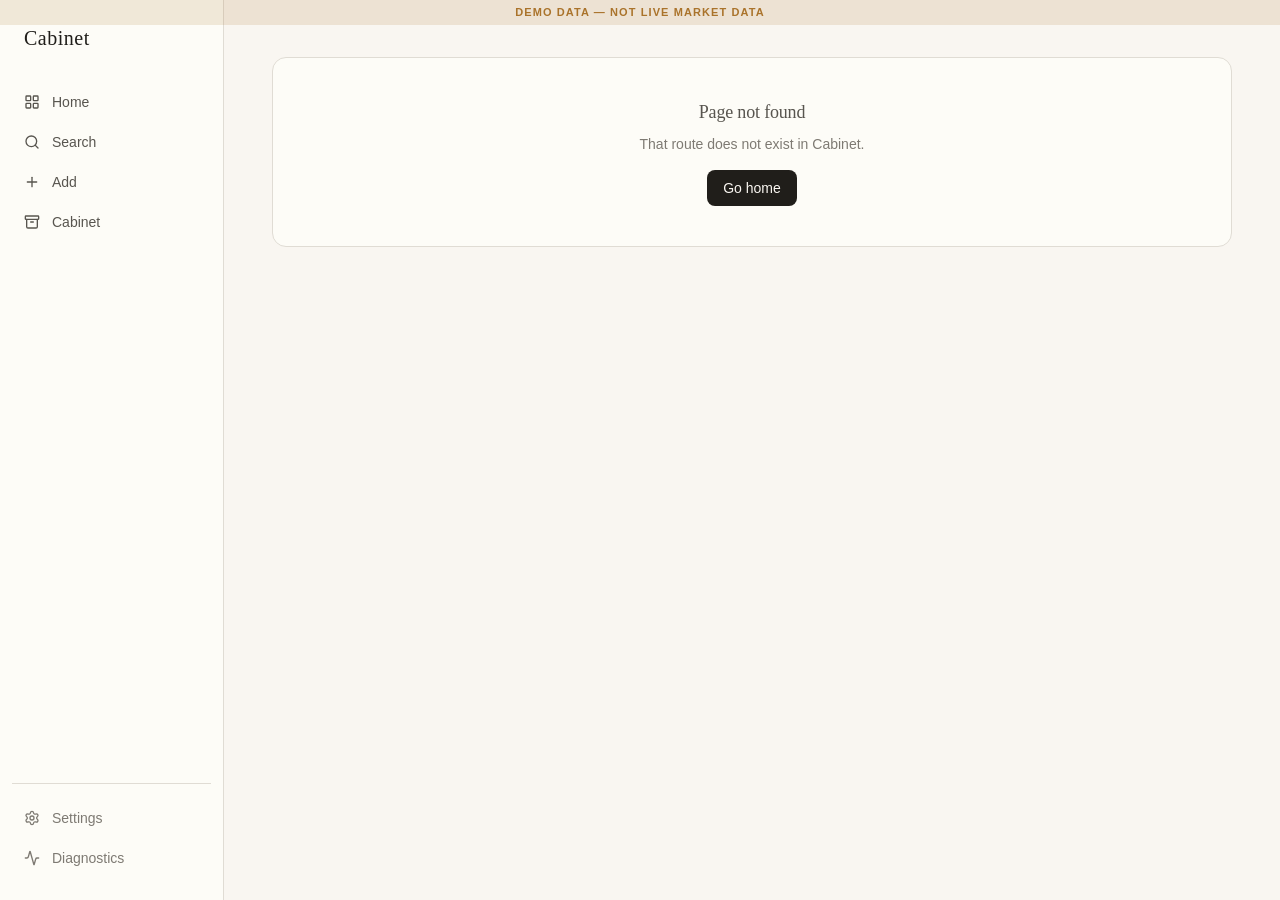
==== index.html @ 53ab95eb "Deploy Cabinet (demo mode build)" ====
<!doctype html>
<html lang="en">
  <head>
    <meta charset="UTF-8" />
    <link rel="icon" type="image/svg+xml" href="/favicon.svg" />
    <meta
      name="viewport"
      content="width=device-width, initial-scale=1.0, viewport-fit=cover, maximum-scale=1.0, user-scalable=no"
    />
    <meta name="description" content="Cabinet — private numismatic collection intelligence" />
    <meta name="color-scheme" content="light dark" />
    <!-- iPhone home-screen install (standalone, no Safari chrome) -->
    <link rel="manifest" href="/manifest.webmanifest" />
    <link rel="apple-touch-icon" href="/apple-touch-icon.png" />
    <meta name="apple-mobile-web-app-capable" content="yes" />
    <meta name="apple-mobile-web-app-status-bar-style" content="black-translucent" />
    <meta name="apple-mobile-web-app-title" content="Cabinet" />
    <meta name="theme-color" media="(prefers-color-scheme: light)" content="#f7f4ec" />
    <meta name="theme-color" media="(prefers-color-scheme: dark)" content="#211f1b" />
    <title>Cabinet</title>
    <script type="module" crossorigin src="/assets/index-BFKbEa-O.js"></script>
    <link rel="stylesheet" crossorigin href="/assets/index-BhWe6577.css">
  </head>
  <body>
    <div id="root"></div>
  </body>
</html>
---- assets/index-BhWe6577.css ----
/*! tailwindcss v4.3.2 | MIT License | https://tailwindcss.com */
@layer properties{@supports (((-webkit-hyphens:none)) and (not (margin-trim:inline))) or ((-moz-orient:inline) and (not (color:rgb(from red r g b)))){*,:before,:after,::backdrop{--tw-rotate-x:initial;--tw-rotate-y:initial;--tw-rotate-z:initial;--tw-skew-x:initial;--tw-skew-y:initial;--tw-pan-x:initial;--tw-pan-y:initial;--tw-pinch-zoom:initial;--tw-space-y-reverse:0;--tw-divide-y-reverse:0;--tw-border-style:solid;--tw-leading:initial;--tw-font-weight:initial;--tw-tracking:initial;--tw-ordinal:initial;--tw-slashed-zero:initial;--tw-numeric-figure:initial;--tw-numeric-spacing:initial;--tw-numeric-fraction:initial;--tw-shadow:0 0 #0000;--tw-shadow-color:initial;--tw-shadow-alpha:100%;--tw-inset-shadow:0 0 #0000;--tw-inset-shadow-color:initial;--tw-inset-shadow-alpha:100%;--tw-ring-color:initial;--tw-ring-shadow:0 0 #0000;--tw-inset-ring-color:initial;--tw-inset-ring-shadow:0 0 #0000;--tw-ring-inset:initial;--tw-ring-offset-width:0px;--tw-ring-offset-color:#fff;--tw-ring-offset-shadow:0 0 #0000;--tw-blur:initial;--tw-brightness:initial;--tw-contrast:initial;--tw-grayscale:initial;--tw-hue-rotate:initial;--tw-invert:initial;--tw-opacity:initial;--tw-saturate:initial;--tw-sepia:initial;--tw-drop-shadow:initial;--tw-drop-shadow-color:initial;--tw-drop-shadow-alpha:100%;--tw-drop-shadow-size:initial;--tw-backdrop-blur:initial;--tw-backdrop-brightness:initial;--tw-backdrop-contrast:initial;--tw-backdrop-grayscale:initial;--tw-backdrop-hue-rotate:initial;--tw-backdrop-invert:initial;--tw-backdrop-opacity:initial;--tw-backdrop-saturate:initial;--tw-backdrop-sepia:initial;--tw-scale-x:1;--tw-scale-y:1;--tw-scale-z:1}}}@layer theme{:root,:host{--font-mono:ui-monospace, SFMono-Regular, Menlo, Monaco, Consolas, "Liberation Mono", "Courier New", monospace;--spacing:.25rem;--container-sm:24rem;--container-md:28rem;--container-lg:32rem;--container-5xl:64rem;--text-xs:.75rem;--text-xs--line-height:calc(1 / .75);--text-sm:.875rem;--text-sm--line-height:calc(1.25 / .875);--text-base:1rem;--text-base--line-height:calc(1.5 / 1);--text-lg:1.125rem;--text-lg--line-height:calc(1.75 / 1.125);--text-xl:1.25rem;--text-xl--line-height:calc(1.75 / 1.25);--text-2xl:1.5rem;--text-2xl--line-height:calc(2 / 1.5);--text-3xl:1.875rem;--text-3xl--line-height:calc(2.25 / 1.875);--text-4xl:2.25rem;--text-4xl--line-height:calc(2.5 / 2.25);--font-weight-normal:400;--font-weight-medium:500;--font-weight-semibold:600;--tracking-tight:-.025em;--tracking-wide:.025em;--tracking-wider:.05em;--tracking-widest:.1em;--leading-relaxed:1.625;--default-transition-duration:.15s;--default-transition-timing-function:cubic-bezier(.4, 0, .2, 1);--default-font-family:ui-sans-serif, -apple-system, BlinkMacSystemFont, "Segoe UI Variable Text", "Segoe UI", Roboto, "Helvetica Neue", Arial, sans-serif;--default-mono-font-family:var(--font-mono);--color-canvas:var(--color-canvas);--color-surface:var(--color-surface);--color-surface-raised:var(--color-surface-raised);--color-surface-sunken:var(--color-surface-sunken);--color-ink:var(--color-ink);--color-ink-secondary:var(--color-ink-secondary);--color-ink-muted:var(--color-ink-muted);--color-ink-faint:var(--color-ink-faint);--color-line:var(--color-line);--color-line-strong:var(--color-line-strong);--color-gold:var(--color-gold);--color-gold-strong:var(--color-gold-strong);--color-gold-soft:var(--color-gold-soft);--color-gain:var(--color-gain);--color-gain-soft:var(--color-gain-soft);--color-loss:var(--color-loss);--color-loss-soft:var(--color-loss-soft);--color-info:var(--color-info);--color-warn:var(--color-warn)}}@layer base{*,:after,:before,::backdrop{box-sizing:border-box;border:0 solid;margin:0;padding:0}::file-selector-button{box-sizing:border-box;border:0 solid;margin:0;padding:0}html,:host{-webkit-text-size-adjust:100%;tab-size:4;line-height:1.5;font-family:var(--default-font-family,ui-sans-serif, system-ui, sans-serif, "Apple Color Emoji", "Segoe UI Emoji", "Segoe UI Symbol", "Noto Color Emoji");font-feature-settings:var(--default-font-feature-settings,normal);font-variation-settings:var(--default-font-variation-settings,normal);-webkit-tap-highlight-color:transparent}hr{height:0;color:inherit;border-top-width:1px}abbr:where([title]){-webkit-text-decoration:underline dotted;text-decoration:underline dotted}h1,h2,h3,h4,h5,h6{font-size:inherit;font-weight:inherit}a{color:inherit;-webkit-text-decoration:inherit;-webkit-text-decoration:inherit;-webkit-text-decoration:inherit;-webkit-text-decoration:inherit;text-decoration:inherit}b,strong{font-weight:bolder}code,kbd,samp,pre{font-family:var(--default-mono-font-family,ui-monospace, SFMono-Regular, Menlo, Monaco, Consolas, "Liberation Mono", "Courier New", monospace);font-feature-settings:var(--default-mono-font-feature-settings,normal);font-variation-settings:var(--default-mono-font-variation-settings,normal);font-size:1em}small{font-size:80%}sub,sup{vertical-align:baseline;font-size:75%;line-height:0;position:relative}sub{bottom:-.25em}sup{top:-.5em}table{text-indent:0;border-color:inherit;border-collapse:collapse}:-moz-focusring{outline:auto}progress{vertical-align:baseline}summary{display:list-item}ol,ul,menu{list-style:none}img,svg,video,canvas,audio,iframe,embed,object{vertical-align:middle;display:block}img,video{max-width:100%;height:auto}button,input,select,optgroup,textarea{font:inherit;font-feature-settings:inherit;font-variation-settings:inherit;letter-spacing:inherit;color:inherit;opacity:1;background-color:#0000;border-radius:0}::file-selector-button{font:inherit;font-feature-settings:inherit;font-variation-settings:inherit;letter-spacing:inherit;color:inherit;opacity:1;background-color:#0000;border-radius:0}:where(select:is([multiple],[size])) optgroup{font-weight:bolder}:where(select:is([multiple],[size])) optgroup option{padding-inline-start:20px}::file-selector-button{margin-inline-end:4px}::placeholder{opacity:1}@supports (not ((-webkit-appearance:-apple-pay-button))) or (contain-intrinsic-size:1px){::placeholder{color:currentColor}@supports (color:color-mix(in lab, red, red)){::placeholder{color:color-mix(in oklab, currentcolor 50%, transparent)}}}textarea{resize:vertical}::-webkit-search-decoration{-webkit-appearance:none}::-webkit-date-and-time-value{min-height:1lh;text-align:inherit}::-webkit-datetime-edit{display:inline-flex}::-webkit-datetime-edit-fields-wrapper{padding:0}::-webkit-datetime-edit{padding-block:0}::-webkit-datetime-edit-year-field{padding-block:0}::-webkit-datetime-edit-month-field{padding-block:0}::-webkit-datetime-edit-day-field{padding-block:0}::-webkit-datetime-edit-hour-field{padding-block:0}::-webkit-datetime-edit-minute-field{padding-block:0}::-webkit-datetime-edit-second-field{padding-block:0}::-webkit-datetime-edit-millisecond-field{padding-block:0}::-webkit-datetime-edit-meridiem-field{padding-block:0}::-webkit-calendar-picker-indicator{line-height:1}:-moz-ui-invalid{box-shadow:none}button,input:where([type=button],[type=reset],[type=submit]){appearance:button}::file-selector-button{appearance:button}::-webkit-inner-spin-button{height:auto}::-webkit-outer-spin-button{height:auto}[hidden]:where(:not([hidden=until-found])){display:none!important}html{-webkit-text-size-adjust:100%}body{background-color:var(--color-canvas);color:var(--color-ink);-webkit-font-smoothing:antialiased;-moz-osx-font-smoothing:grayscale;-webkit-tap-highlight-color:transparent;overscroll-behavior-y:none;font-family:ui-sans-serif,-apple-system,BlinkMacSystemFont,Segoe UI Variable Text,Segoe UI,Roboto,Helvetica Neue,Arial,sans-serif}.tnum{font-variant-numeric:tabular-nums lining-nums;font-feature-settings:"tnum" 1, "lnum" 1}.editorial{letter-spacing:-.01em;font-family:Iowan Old Style,Palatino Linotype,Palatino,Georgia,Times New Roman,serif}.pt-safe{padding-top:env(safe-area-inset-top)}.pb-safe{padding-bottom:env(safe-area-inset-bottom)}.pb-safe-nav{padding-bottom:calc(env(safe-area-inset-bottom) + 4rem)}@media (prefers-reduced-motion:reduce){*,:before,:after{scroll-behavior:auto!important;transition-duration:.01ms!important;animation-duration:.01ms!important}}}@layer components;@layer utilities{.pointer-events-auto{pointer-events:auto}.pointer-events-none{pointer-events:none}.visible{visibility:visible}.absolute{position:absolute}.fixed{position:fixed}.relative{position:relative}.static{position:static}.sticky{position:sticky}.inset-x-0{inset-inline:0}.inset-y-0{inset-block:0}.top-0{top:0}.bottom-0{bottom:0}.left-0{left:0}.z-10{z-index:10}.z-30{z-index:30}.z-40{z-index:40}.z-50{z-index:50}.col-span-2{grid-column:span 2/span 2}.mx-auto{margin-inline:auto}.my-8{margin-block:calc(var(--spacing) * 8)}.my-10{margin-block:calc(var(--spacing) * 10)}.mt-0\.5{margin-top:calc(var(--spacing) * .5)}.mt-1{margin-top:var(--spacing)}.mt-1\.5{margin-top:calc(var(--spacing) * 1.5)}.mt-2{margin-top:calc(var(--spacing) * 2)}.mt-3{margin-top:calc(var(--spacing) * 3)}.mt-4{margin-top:calc(var(--spacing) * 4)}.mt-auto{margin-top:auto}.mb-1{margin-bottom:var(--spacing)}.mb-2{margin-bottom:calc(var(--spacing) * 2)}.mb-4{margin-bottom:calc(var(--spacing) * 4)}.mb-8{margin-bottom:calc(var(--spacing) * 8)}.ml-2{margin-left:calc(var(--spacing) * 2)}.block{display:block}.contents{display:contents}.flex{display:flex}.grid{display:grid}.hidden{display:none}.inline-block{display:inline-block}.inline-flex{display:inline-flex}.table{display:table}.aspect-square{aspect-ratio:1}.size-4{width:calc(var(--spacing) * 4);height:calc(var(--spacing) * 4)}.size-5{width:calc(var(--spacing) * 5);height:calc(var(--spacing) * 5)}.size-6{width:calc(var(--spacing) * 6);height:calc(var(--spacing) * 6)}.size-7{width:calc(var(--spacing) * 7);height:calc(var(--spacing) * 7)}.size-9{width:calc(var(--spacing) * 9);height:calc(var(--spacing) * 9)}.size-10{width:calc(var(--spacing) * 10);height:calc(var(--spacing) * 10)}.size-11{width:calc(var(--spacing) * 11);height:calc(var(--spacing) * 11)}.size-12{width:calc(var(--spacing) * 12);height:calc(var(--spacing) * 12)}.size-full{width:100%;height:100%}.h-16{height:calc(var(--spacing) * 16)}.min-h-9{min-height:calc(var(--spacing) * 9)}.min-h-10{min-height:calc(var(--spacing) * 10)}.min-h-11{min-height:calc(var(--spacing) * 11)}.min-h-12{min-height:calc(var(--spacing) * 12)}.min-h-20{min-height:calc(var(--spacing) * 20)}.min-h-36{min-height:calc(var(--spacing) * 36)}.min-h-dvh{min-height:100dvh}.w-2\/5{width:40%}.w-56{width:calc(var(--spacing) * 56)}.w-full{width:100%}.max-w-lg{max-width:var(--container-lg)}.max-w-md{max-width:var(--container-md)}.max-w-sm{max-width:var(--container-sm)}.min-w-0{min-width:0}.min-w-16{min-width:calc(var(--spacing) * 16)}.flex-1{flex:1}.shrink-0{flex-shrink:0}.transform{transform:var(--tw-rotate-x,) var(--tw-rotate-y,) var(--tw-rotate-z,) var(--tw-skew-x,) var(--tw-skew-y,)}.touch-pan-y{--tw-pan-y:pan-y;touch-action:var(--tw-pan-x,) var(--tw-pan-y,) var(--tw-pinch-zoom,)}.resize{resize:both}.list-inside{list-style-position:inside}.list-disc{list-style-type:disc}.grid-cols-2{grid-template-columns:repeat(2,minmax(0,1fr))}.grid-cols-3{grid-template-columns:repeat(3,minmax(0,1fr))}.flex-col{flex-direction:column}.flex-wrap{flex-wrap:wrap}.items-baseline{align-items:baseline}.items-center{align-items:center}.items-start{align-items:flex-start}.justify-around{justify-content:space-around}.justify-between{justify-content:space-between}.justify-center{justify-content:center}.justify-end{justify-content:flex-end}.gap-0\.5{gap:calc(var(--spacing) * .5)}.gap-1{gap:var(--spacing)}.gap-2{gap:calc(var(--spacing) * 2)}.gap-3{gap:calc(var(--spacing) * 3)}.gap-4{gap:calc(var(--spacing) * 4)}:where(.space-y-1\.5>:not(:last-child)){--tw-space-y-reverse:0;margin-block-start:calc(calc(var(--spacing) * 1.5) * var(--tw-space-y-reverse));margin-block-end:calc(calc(var(--spacing) * 1.5) * calc(1 - var(--tw-space-y-reverse)))}:where(.space-y-2>:not(:last-child)){--tw-space-y-reverse:0;margin-block-start:calc(calc(var(--spacing) * 2) * var(--tw-space-y-reverse));margin-block-end:calc(calc(var(--spacing) * 2) * calc(1 - var(--tw-space-y-reverse)))}:where(.space-y-3>:not(:last-child)){--tw-space-y-reverse:0;margin-block-start:calc(calc(var(--spacing) * 3) * var(--tw-space-y-reverse));margin-block-end:calc(calc(var(--spacing) * 3) * calc(1 - var(--tw-space-y-reverse)))}:where(.space-y-3\.5>:not(:last-child)){--tw-space-y-reverse:0;margin-block-start:calc(calc(var(--spacing) * 3.5) * var(--tw-space-y-reverse));margin-block-end:calc(calc(var(--spacing) * 3.5) * calc(1 - var(--tw-space-y-reverse)))}:where(.space-y-4>:not(:last-child)){--tw-space-y-reverse:0;margin-block-start:calc(calc(var(--spacing) * 4) * var(--tw-space-y-reverse));margin-block-end:calc(calc(var(--spacing) * 4) * calc(1 - var(--tw-space-y-reverse)))}:where(.space-y-5>:not(:last-child)){--tw-space-y-reverse:0;margin-block-start:calc(calc(var(--spacing) * 5) * var(--tw-space-y-reverse));margin-block-end:calc(calc(var(--spacing) * 5) * calc(1 - var(--tw-space-y-reverse)))}:where(.space-y-6>:not(:last-child)){--tw-space-y-reverse:0;margin-block-start:calc(calc(var(--spacing) * 6) * var(--tw-space-y-reverse));margin-block-end:calc(calc(var(--spacing) * 6) * calc(1 - var(--tw-space-y-reverse)))}.gap-x-2{column-gap:calc(var(--spacing) * 2)}.gap-x-4{column-gap:calc(var(--spacing) * 4)}.gap-y-1{row-gap:var(--spacing)}:where(.divide-y>:not(:last-child)){--tw-divide-y-reverse:0;border-bottom-style:var(--tw-border-style);border-top-style:var(--tw-border-style);border-top-width:calc(1px * var(--tw-divide-y-reverse));border-bottom-width:calc(1px * calc(1 - var(--tw-divide-y-reverse)))}:where(.divide-line>:not(:last-child)){border-color:var(--color-line)}.truncate{text-overflow:ellipsis;white-space:nowrap;overflow:hidden}.overflow-hidden{overflow:hidden}.overflow-x-auto{overflow-x:auto}.rounded{border-radius:.25rem}.rounded-full{border-radius:3.40282e38px}.rounded-lg{border-radius:var(--radius)}.rounded-md{border-radius:calc(var(--radius) - 2px)}.rounded-xl{border-radius:calc(var(--radius) + 4px)}.border{border-style:var(--tw-border-style);border-width:1px}.border-t{border-top-style:var(--tw-border-style);border-top-width:1px}.border-r{border-right-style:var(--tw-border-style);border-right-width:1px}.border-dashed{--tw-border-style:dashed;border-style:dashed}.border-gain\/40{border-color:var(--color-gain)}@supports (color:color-mix(in lab, red, red)){.border-gain\/40{border-color:color-mix(in oklab, var(--color-gain) 40%, transparent)}}.border-gold-strong{border-color:var(--color-gold-strong)}.border-line{border-color:var(--color-line)}.border-line-strong{border-color:var(--color-line-strong)}.border-loss\/40{border-color:var(--color-loss)}@supports (color:color-mix(in lab, red, red)){.border-loss\/40{border-color:color-mix(in oklab, var(--color-loss) 40%, transparent)}}.border-warn\/30{border-color:var(--color-warn)}@supports (color:color-mix(in lab, red, red)){.border-warn\/30{border-color:color-mix(in oklab, var(--color-warn) 30%, transparent)}}.border-warn\/40{border-color:var(--color-warn)}@supports (color:color-mix(in lab, red, red)){.border-warn\/40{border-color:color-mix(in oklab, var(--color-warn) 40%, transparent)}}.bg-gain-soft{background-color:var(--color-gain-soft)}.bg-gold-soft{background-color:var(--color-gold-soft)}.bg-ink{background-color:var(--color-ink)}.bg-loss-soft{background-color:var(--color-loss-soft)}.bg-surface{background-color:var(--color-surface)}.bg-surface-raised\/95{background-color:var(--color-surface-raised)}@supports (color:color-mix(in lab, red, red)){.bg-surface-raised\/95{background-color:color-mix(in oklab, var(--color-surface-raised) 95%, transparent)}}.bg-surface-sunken{background-color:var(--color-surface-sunken)}.bg-surface\/95{background-color:var(--color-surface)}@supports (color:color-mix(in lab, red, red)){.bg-surface\/95{background-color:color-mix(in oklab, var(--color-surface) 95%, transparent)}}.bg-transparent{background-color:#0000}.bg-warn\/15{background-color:var(--color-warn)}@supports (color:color-mix(in lab, red, red)){.bg-warn\/15{background-color:color-mix(in oklab, var(--color-warn) 15%, transparent)}}.object-cover{object-fit:cover}.p-0{padding:0}.p-3{padding:calc(var(--spacing) * 3)}.p-4{padding:calc(var(--spacing) * 4)}.p-5{padding:calc(var(--spacing) * 5)}.px-1{padding-inline:var(--spacing)}.px-2{padding-inline:calc(var(--spacing) * 2)}.px-2\.5{padding-inline:calc(var(--spacing) * 2.5)}.px-3{padding-inline:calc(var(--spacing) * 3)}.px-3\.5{padding-inline:calc(var(--spacing) * 3.5)}.px-4{padding-inline:calc(var(--spacing) * 4)}.px-6{padding-inline:calc(var(--spacing) * 6)}.py-0\.5{padding-block:calc(var(--spacing) * .5)}.py-1{padding-block:var(--spacing)}.py-1\.5{padding-block:calc(var(--spacing) * 1.5)}.py-2{padding-block:calc(var(--spacing) * 2)}.py-2\.5{padding-block:calc(var(--spacing) * 2.5)}.py-3{padding-block:calc(var(--spacing) * 3)}.py-3\.5{padding-block:calc(var(--spacing) * 3.5)}.py-6{padding-block:calc(var(--spacing) * 6)}.py-10{padding-block:calc(var(--spacing) * 10)}.py-16{padding-block:calc(var(--spacing) * 16)}.pt-1{padding-top:var(--spacing)}.pt-2{padding-top:calc(var(--spacing) * 2)}.pt-4{padding-top:calc(var(--spacing) * 4)}.pt-6{padding-top:calc(var(--spacing) * 6)}.pb-1{padding-bottom:var(--spacing)}.pb-6{padding-bottom:calc(var(--spacing) * 6)}.text-center{text-align:center}.text-left{text-align:left}.text-right{text-align:right}.text-2xl{font-size:var(--text-2xl);line-height:var(--tw-leading,var(--text-2xl--line-height))}.text-3xl{font-size:var(--text-3xl);line-height:var(--tw-leading,var(--text-3xl--line-height))}.text-4xl{font-size:var(--text-4xl);line-height:var(--tw-leading,var(--text-4xl--line-height))}.text-base{font-size:var(--text-base);line-height:var(--tw-leading,var(--text-base--line-height))}.text-lg{font-size:var(--text-lg);line-height:var(--tw-leading,var(--text-lg--line-height))}.text-sm{font-size:var(--text-sm);line-height:var(--tw-leading,var(--text-sm--line-height))}.text-xl{font-size:var(--text-xl);line-height:var(--tw-leading,var(--text-xl--line-height))}.text-xs{font-size:var(--text-xs);line-height:var(--tw-leading,var(--text-xs--line-height))}.text-\[11px\]{font-size:11px}.text-\[13px\]{font-size:13px}.text-\[15px\]{font-size:15px}.leading-relaxed{--tw-leading:var(--leading-relaxed);line-height:var(--leading-relaxed)}.font-medium{--tw-font-weight:var(--font-weight-medium);font-weight:var(--font-weight-medium)}.font-normal{--tw-font-weight:var(--font-weight-normal);font-weight:var(--font-weight-normal)}.font-semibold{--tw-font-weight:var(--font-weight-semibold);font-weight:var(--font-weight-semibold)}.tracking-\[0\.3em\]{--tw-tracking:.3em;letter-spacing:.3em}.tracking-\[0\.12em\]{--tw-tracking:.12em;letter-spacing:.12em}.tracking-\[0\.14em\]{--tw-tracking:.14em;letter-spacing:.14em}.tracking-tight{--tw-tracking:var(--tracking-tight);letter-spacing:var(--tracking-tight)}.tracking-wide{--tw-tracking:var(--tracking-wide);letter-spacing:var(--tracking-wide)}.tracking-wider{--tw-tracking:var(--tracking-wider);letter-spacing:var(--tracking-wider)}.tracking-widest{--tw-tracking:var(--tracking-widest);letter-spacing:var(--tracking-widest)}.break-words{overflow-wrap:break-word}.text-canvas{color:var(--color-canvas)}.text-gain{color:var(--color-gain)}.text-gold-strong{color:var(--color-gold-strong)}.text-ink{color:var(--color-ink)}.text-ink-faint{color:var(--color-ink-faint)}.text-ink-muted{color:var(--color-ink-muted)}.text-ink-secondary{color:var(--color-ink-secondary)}.text-loss{color:var(--color-loss)}.text-warn{color:var(--color-warn)}.uppercase{text-transform:uppercase}.tabular-nums{--tw-numeric-spacing:tabular-nums;font-variant-numeric:var(--tw-ordinal,) var(--tw-slashed-zero,) var(--tw-numeric-figure,) var(--tw-numeric-spacing,) var(--tw-numeric-fraction,)}.line-through{text-decoration-line:line-through}.opacity-50{opacity:.5}.opacity-60{opacity:.6}.shadow-md{--tw-shadow:0 4px 6px -1px var(--tw-shadow-color,#0000001a), 0 2px 4px -2px var(--tw-shadow-color,#0000001a);box-shadow:var(--tw-inset-shadow), var(--tw-inset-ring-shadow), var(--tw-ring-offset-shadow), var(--tw-ring-shadow), var(--tw-shadow)}.shadow-sm{--tw-shadow:0 1px 3px 0 var(--tw-shadow-color,#0000001a), 0 1px 2px -1px var(--tw-shadow-color,#0000001a);box-shadow:var(--tw-inset-shadow), var(--tw-inset-ring-shadow), var(--tw-ring-offset-shadow), var(--tw-ring-shadow), var(--tw-shadow)}.filter{filter:var(--tw-blur,) var(--tw-brightness,) var(--tw-contrast,) var(--tw-grayscale,) var(--tw-hue-rotate,) var(--tw-invert,) var(--tw-saturate,) var(--tw-sepia,) var(--tw-drop-shadow,)}.backdrop-blur{--tw-backdrop-blur:blur(8px);-webkit-backdrop-filter:var(--tw-backdrop-blur,) var(--tw-backdrop-brightness,) var(--tw-backdrop-contrast,) var(--tw-backdrop-grayscale,) var(--tw-backdrop-hue-rotate,) var(--tw-backdrop-invert,) var(--tw-backdrop-opacity,) var(--tw-backdrop-saturate,) var(--tw-backdrop-sepia,);backdrop-filter:var(--tw-backdrop-blur,) var(--tw-backdrop-brightness,) var(--tw-backdrop-contrast,) var(--tw-backdrop-grayscale,) var(--tw-backdrop-hue-rotate,) var(--tw-backdrop-invert,) var(--tw-backdrop-opacity,) var(--tw-backdrop-saturate,) var(--tw-backdrop-sepia,)}.transition{transition-property:color,background-color,border-color,outline-color,text-decoration-color,fill,stroke,--tw-gradient-from,--tw-gradient-via,--tw-gradient-to,opacity,box-shadow,transform,translate,scale,rotate,filter,-webkit-backdrop-filter,backdrop-filter,display,content-visibility,overlay,pointer-events;transition-timing-function:var(--tw-ease,var(--default-transition-timing-function));transition-duration:var(--tw-duration,var(--default-transition-duration))}.transition-colors{transition-property:color,background-color,border-color,outline-color,text-decoration-color,fill,stroke,--tw-gradient-from,--tw-gradient-via,--tw-gradient-to;transition-timing-function:var(--tw-ease,var(--default-transition-timing-function));transition-duration:var(--tw-duration,var(--default-transition-duration))}.transition-transform{transition-property:transform,translate,scale,rotate;transition-timing-function:var(--tw-ease,var(--default-transition-timing-function));transition-duration:var(--tw-duration,var(--default-transition-duration))}.outline-none{--tw-outline-style:none;outline-style:none}.placeholder\:text-ink-faint::placeholder{color:var(--color-ink-faint)}.focus-within\:border-gold:focus-within{border-color:var(--color-gold)}@media (hover:hover){.hover\:border-gold:hover{border-color:var(--color-gold)}.hover\:bg-surface-sunken:hover{background-color:var(--color-surface-sunken)}.hover\:text-ink:hover{color:var(--color-ink)}.hover\:text-ink-secondary:hover{color:var(--color-ink-secondary)}}.focus\:border-gold:focus{border-color:var(--color-gold)}.active\:scale-95:active{--tw-scale-x:95%;--tw-scale-y:95%;--tw-scale-z:95%;scale:var(--tw-scale-x) var(--tw-scale-y)}.active\:bg-surface-sunken:active{background-color:var(--color-surface-sunken)}.disabled\:opacity-50:disabled{opacity:.5}.disabled\:opacity-60:disabled{opacity:.6}@media (width>=48rem){.md\:flex{display:flex}.md\:hidden{display:none}.md\:max-w-5xl{max-width:var(--container-5xl)}.md\:px-8{padding-inline:calc(var(--spacing) * 8)}.md\:pb-8{padding-bottom:calc(var(--spacing) * 8)}.md\:pl-56{padding-left:calc(var(--spacing) * 56)}}.dark\:bg-gold:where(.dark,.dark *){background-color:var(--color-gold)}.dark\:text-canvas:where(.dark,.dark *){color:var(--color-canvas)}.dark\:text-gold:where(.dark,.dark *){color:var(--color-gold)}}:root{--color-canvas:oklch(97.5% .008 85);--color-surface:oklch(99% .006 90);--color-surface-raised:oklch(100% 0 0);--color-surface-sunken:oklch(95.5% .009 85);--color-ink:oklch(23.5% .008 80);--color-ink-secondary:oklch(45% .01 80);--color-ink-muted:oklch(58% .012 80);--color-ink-faint:oklch(72% .01 80);--color-line:oklch(89.5% .012 85);--color-line-strong:oklch(82% .014 85);--color-gold:oklch(62% .095 85);--color-gold-strong:oklch(52% .1 82);--color-gold-soft:oklch(93% .035 90);--color-gain:oklch(50% .09 155);--color-gain-soft:oklch(94% .03 155);--color-loss:oklch(50% .115 25);--color-loss-soft:oklch(94.5% .025 25);--color-info:oklch(52% .06 245);--color-warn:oklch(60% .11 70);--chart-value-line:#8b6d22;--chart-value-fill-top:#a4842f2e;--chart-value-fill-bottom:#a4842f03;--chart-cost-line:#777166;--chart-grid:#e9e5db;--chart-crosshair:#5c564b;--chart-axis-text:#8b8478;--radius:.625rem}.dark{--color-canvas:oklch(18.5% .006 80);--color-surface:oklch(21.5% .007 80);--color-surface-raised:oklch(25% .008 80);--color-surface-sunken:oklch(16.5% .006 80);--color-ink:oklch(92% .012 88);--color-ink-secondary:oklch(75% .014 85);--color-ink-muted:oklch(62% .012 85);--color-ink-faint:oklch(48% .01 85);--color-line:oklch(29% .008 80);--color-line-strong:oklch(36% .01 80);--color-gold:oklch(75% .1 88);--color-gold-strong:oklch(82% .105 90);--color-gold-soft:oklch(28% .03 85);--color-gain:oklch(72% .1 155);--color-gain-soft:oklch(27% .04 155);--color-loss:oklch(70% .12 25);--color-loss-soft:oklch(27% .035 25);--color-info:oklch(72% .07 245);--color-warn:oklch(75% .11 75);--chart-value-line:#cfab58;--chart-value-fill-top:#cfab5829;--chart-value-fill-bottom:#cfab5803;--chart-cost-line:#8f897d;--chart-grid:#2e2c27;--chart-crosshair:#b3ac9e;--chart-axis-text:#979082}@property --tw-rotate-x{syntax:"*";inherits:false}@property --tw-rotate-y{syntax:"*";inherits:false}@property --tw-rotate-z{syntax:"*";inherits:false}@property --tw-skew-x{syntax:"*";inherits:false}@property --tw-skew-y{syntax:"*";inherits:false}@property --tw-pan-x{syntax:"*";inherits:false}@property --tw-pan-y{syntax:"*";inherits:false}@property --tw-pinch-zoom{syntax:"*";inherits:false}@property --tw-space-y-reverse{syntax:"*";inherits:false;initial-value:0}@property --tw-divide-y-reverse{syntax:"*";inherits:false;initial-value:0}@property --tw-border-style{syntax:"*";inherits:false;initial-value:solid}@property --tw-leading{syntax:"*";inherits:false}@property --tw-font-weight{syntax:"*";inherits:false}@property --tw-tracking{syntax:"*";inherits:false}@property --tw-ordinal{syntax:"*";inherits:false}@property --tw-slashed-zero{syntax:"*";inherits:false}@property --tw-numeric-figure{syntax:"*";inherits:false}@property --tw-numeric-spacing{syntax:"*";inherits:false}@property --tw-numeric-fraction{syntax:"*";inherits:false}@property --tw-shadow{syntax:"*";inherits:false;initial-value:0 0 #0000}@property --tw-shadow-color{syntax:"*";inherits:false}@property --tw-shadow-alpha{syntax:"<percentage>";inherits:false;initial-value:100%}@property --tw-inset-shadow{syntax:"*";inherits:false;initial-value:0 0 #0000}@property --tw-inset-shadow-color{syntax:"*";inherits:false}@property --tw-inset-shadow-alpha{syntax:"<percentage>";inherits:false;initial-value:100%}@property --tw-ring-color{syntax:"*";inherits:false}@property --tw-ring-shadow{syntax:"*";inherits:false;initial-value:0 0 #0000}@property --tw-inset-ring-color{syntax:"*";inherits:false}@property --tw-inset-ring-shadow{syntax:"*";inherits:false;initial-value:0 0 #0000}@property --tw-ring-inset{syntax:"*";inherits:false}@property --tw-ring-offset-width{syntax:"<length>";inherits:false;initial-value:0}@property --tw-ring-offset-color{syntax:"*";inherits:false;initial-value:#fff}@property --tw-ring-offset-shadow{syntax:"*";inherits:false;initial-value:0 0 #0000}@property --tw-blur{syntax:"*";inherits:false}@property --tw-brightness{syntax:"*";inherits:false}@property --tw-contrast{syntax:"*";inherits:false}@property --tw-grayscale{syntax:"*";inherits:false}@property --tw-hue-rotate{syntax:"*";inherits:false}@property --tw-invert{syntax:"*";inherits:false}@property --tw-opacity{syntax:"*";inherits:false}@property --tw-saturate{syntax:"*";inherits:false}@property --tw-sepia{syntax:"*";inherits:false}@property --tw-drop-shadow{syntax:"*";inherits:false}@property --tw-drop-shadow-color{syntax:"*";inherits:false}@property --tw-drop-shadow-alpha{syntax:"<percentage>";inherits:false;initial-value:100%}@property --tw-drop-shadow-size{syntax:"*";inherits:false}@property --tw-backdrop-blur{syntax:"*";inherits:false}@property --tw-backdrop-brightness{syntax:"*";inherits:false}@property --tw-backdrop-contrast{syntax:"*";inherits:false}@property --tw-backdrop-grayscale{syntax:"*";inherits:false}@property --tw-backdrop-hue-rotate{syntax:"*";inherits:false}@property --tw-backdrop-invert{syntax:"*";inherits:false}@property --tw-backdrop-opacity{syntax:"*";inherits:false}@property --tw-backdrop-saturate{syntax:"*";inherits:false}@property --tw-backdrop-sepia{syntax:"*";inherits:false}@property --tw-scale-x{syntax:"*";inherits:false;initial-value:1}@property --tw-scale-y{syntax:"*";inherits:false;initial-value:1}@property --tw-scale-z{syntax:"*";inherits:false;initial-value:1}
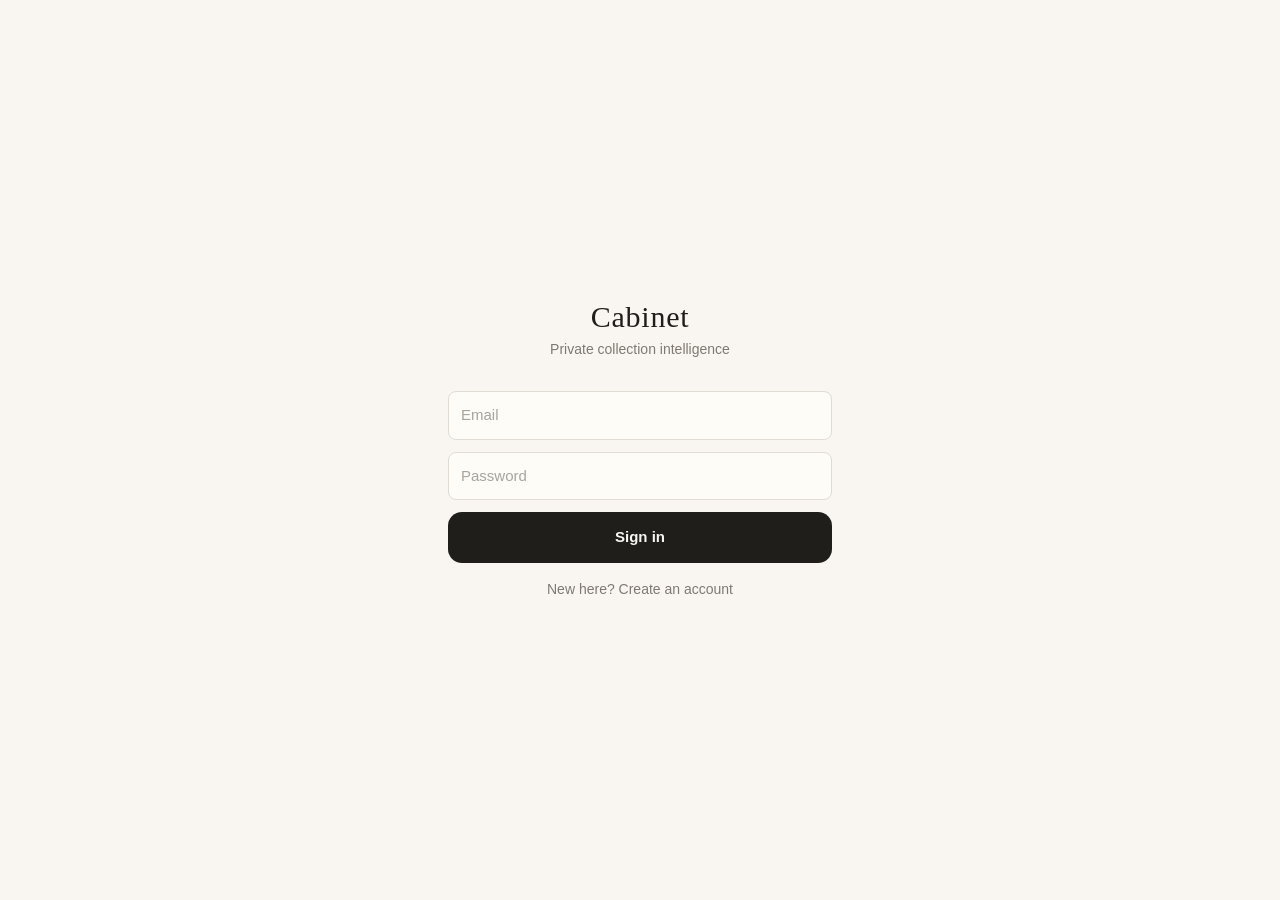
==== commit 55ae5113: "Deploy Cabinet (live mode — Supabase koupnuxcmlazgdnlrdjg)" ====
--- a/index.html
+++ b/index.html
@@ -18,7 +18,7 @@
     <meta name="theme-color" media="(prefers-color-scheme: light)" content="#f7f4ec" />
     <meta name="theme-color" media="(prefers-color-scheme: dark)" content="#211f1b" />
     <title>Cabinet</title>
-    <script type="module" crossorigin src="/assets/index-BFKbEa-O.js"></script>
+    <script type="module" crossorigin src="/assets/index-BERR44MW.js"></script>
     <link rel="stylesheet" crossorigin href="/assets/index-BhWe6577.css">
   </head>
   <body>
